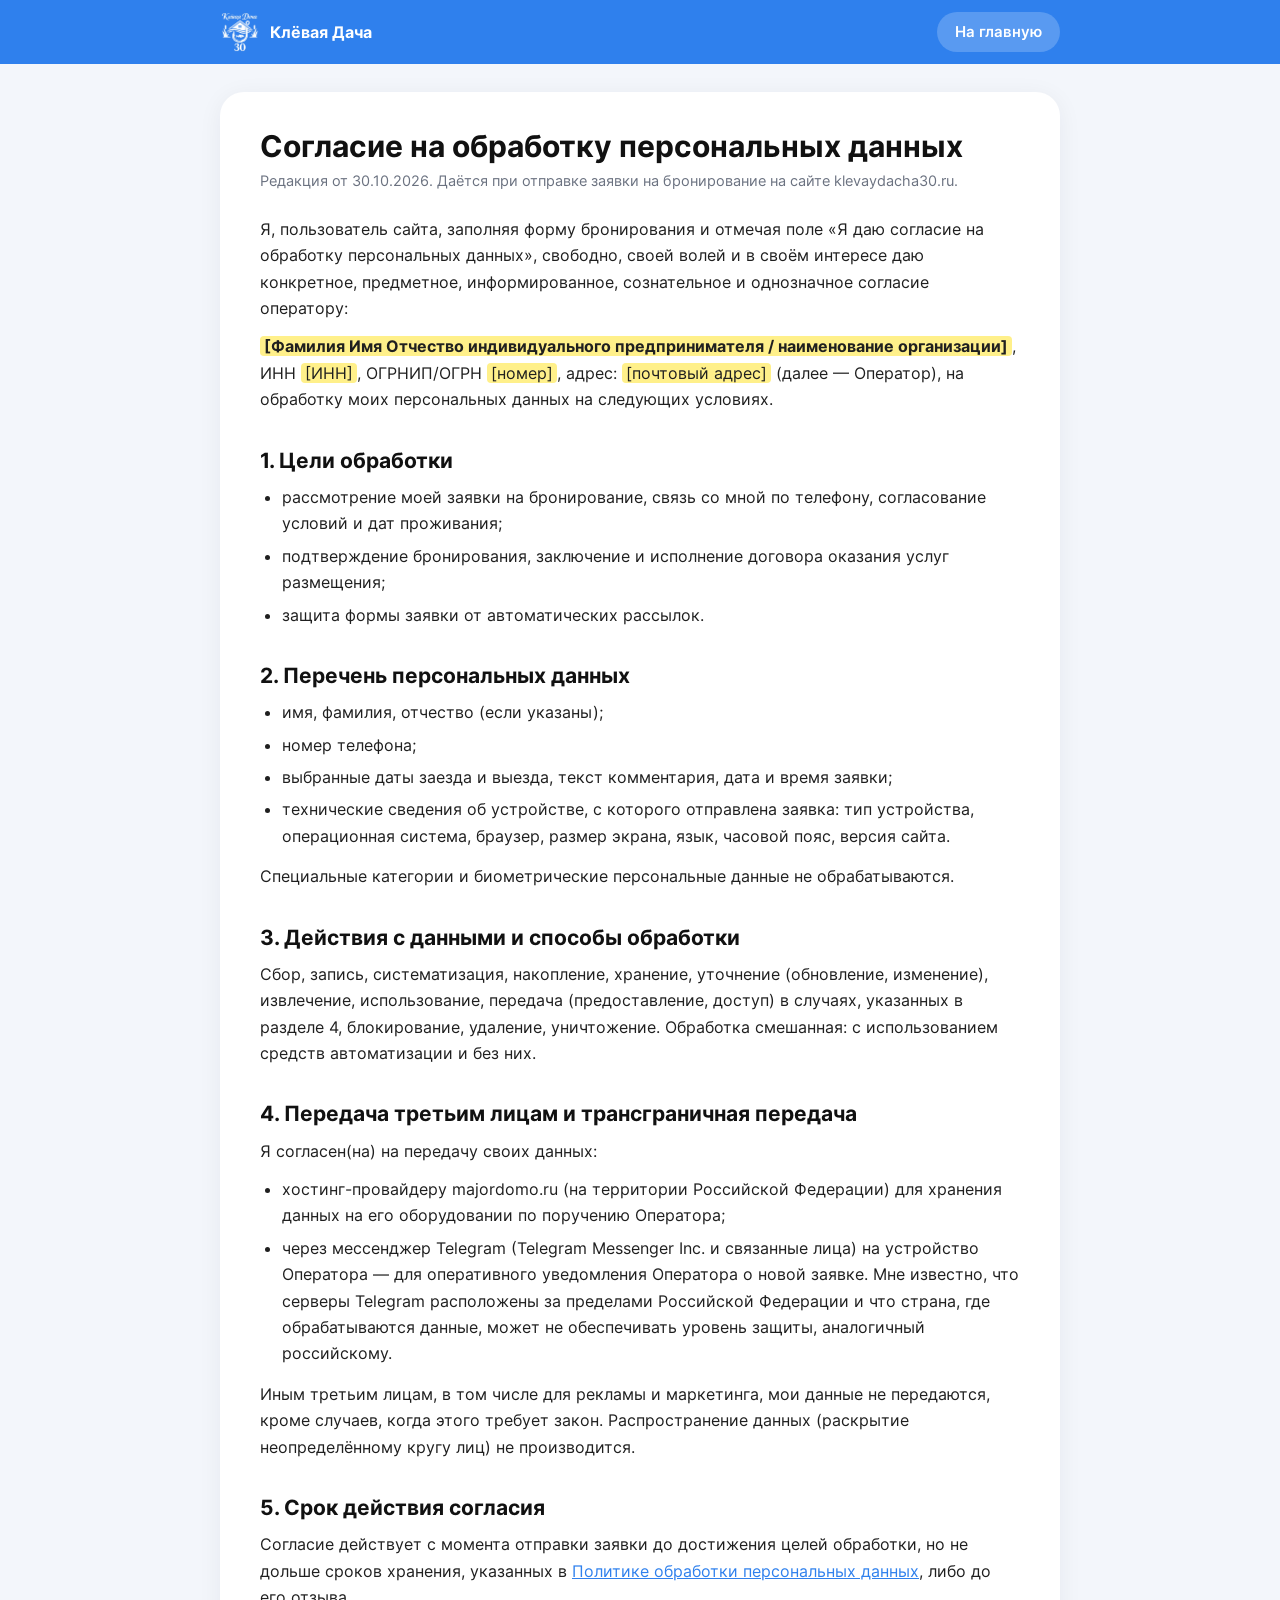
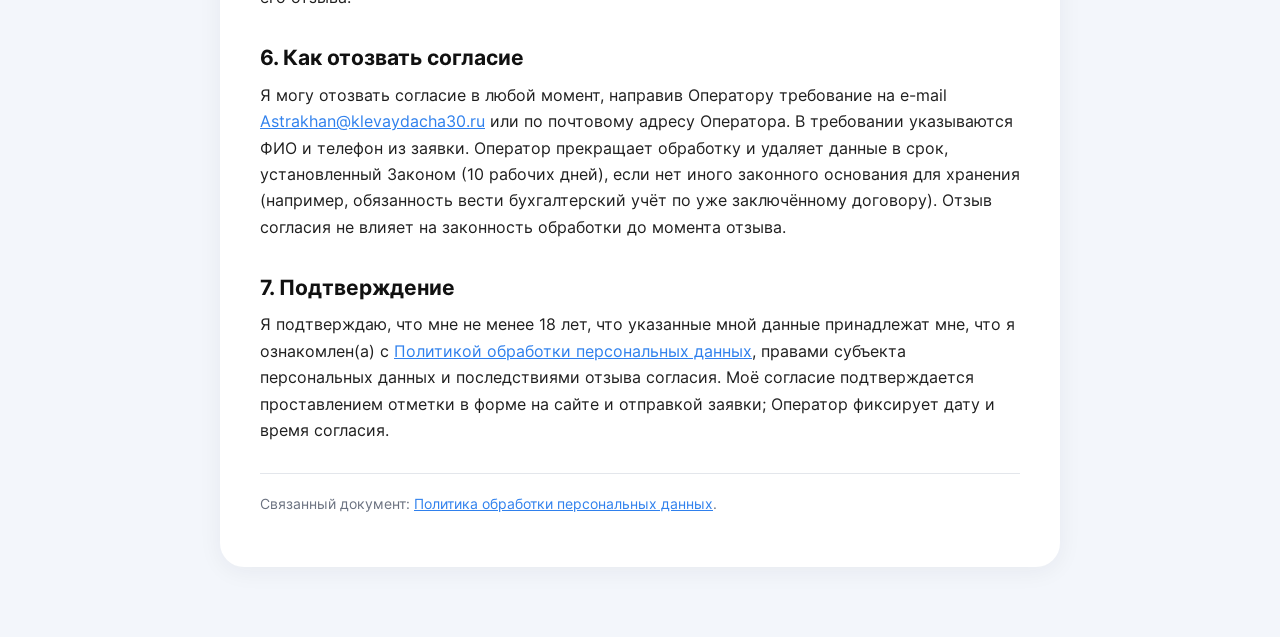
==== consent.html @ 247a60f3 "Первоначальный резил прокта (v1.0.0) Пересобрал проект для гида. Релиз проекта, написаного в начале " ====
<!doctype html>
<html lang="ru">
<head>
  <meta charset="utf-8">
  <meta name="viewport" content="width=device-width, initial-scale=1">
  <title>Согласие на обработку персональных данных — Клёвая Дача</title>
  <link rel="icon" href="img/Logo_zaglyshka_icon.png">
  <link rel="stylesheet" href="legal.css">
  <!--
    ПЕРЕД ПУБЛИКАЦИЕЙ: замените все места с жёлтой подсветкой (class="fill") своими данными
    (они должны совпадать с данными в privacy.html), затем удалите оформление и этот комментарий.
    Согласие намеренно вынесено в отдельный документ: с 01.09.2025 закон (ст. 9 Закона № 152-ФЗ)
    требует оформлять его отдельно от иных условий и документов.
  -->
</head>
<body>

<header class="lg-top">
  <div class="lg-top-in">
    <a class="lg-brand" href="index.html"><img src="img/Logo_zaglyshka_footer2.png" alt=""><span>Клёвая Дача</span></a>
    <a class="lg-back" href="index.html">На главную</a>
  </div>
</header>

<main class="lg-wrap">
<article class="lg-card">

  <h1>Согласие на обработку персональных данных</h1>
  <p class="lg-meta">Редакция от 30.10.2026. Даётся при отправке заявки на бронирование на сайте klevaydacha30.ru.</p>

  <p>Я, пользователь сайта, заполняя форму бронирования и отмечая поле «Я даю согласие на обработку персональных данных», свободно, своей волей и в своём интересе даю конкретное, предметное, информированное, сознательное и однозначное согласие оператору:</p>
  <p><b><span class="fill">[Фамилия Имя Отчество индивидуального предпринимателя / наименование организации]</span></b>, ИНН <span class="fill">[ИНН]</span>, ОГРНИП/ОГРН <span class="fill">[номер]</span>, адрес: <span class="fill">[почтовый адрес]</span> (далее — Оператор), на обработку моих персональных данных на следующих условиях.</p>

  <h2>1. Цели обработки</h2>
  <ul>
    <li>рассмотрение моей заявки на бронирование, связь со мной по телефону, согласование условий и дат проживания;</li>
    <li>подтверждение бронирования, заключение и исполнение договора оказания услуг размещения;</li>
    <li>защита формы заявки от автоматических рассылок.</li>
  </ul>

  <h2>2. Перечень персональных данных</h2>
  <ul>
    <li>имя, фамилия, отчество (если указаны);</li>
    <li>номер телефона;</li>
    <li>выбранные даты заезда и выезда, текст комментария, дата и время заявки;</li>
    <li>технические сведения об устройстве, с которого отправлена заявка: тип устройства, операционная система, браузер, размер экрана, язык, часовой пояс, версия сайта.</li>
  </ul>
  <p>Специальные категории и биометрические персональные данные не обрабатываются.</p>

  <h2>3. Действия с данными и способы обработки</h2>
  <p>Сбор, запись, систематизация, накопление, хранение, уточнение (обновление, изменение), извлечение, использование, передача (предоставление, доступ) в случаях, указанных в разделе 4, блокирование, удаление, уничтожение. Обработка смешанная: с использованием средств автоматизации и без них.</p>

  <h2>4. Передача третьим лицам и трансграничная передача</h2>
  <p>Я согласен(на) на передачу своих данных:</p>
  <ul>
    <li>хостинг-провайдеру majordomo.ru (на территории Российской Федерации) для хранения данных на его оборудовании по поручению Оператора;</li>
    <li>через мессенджер Telegram (Telegram Messenger Inc. и связанные лица) на устройство Оператора — для оперативного уведомления Оператора о новой заявке. Мне известно, что серверы Telegram расположены за пределами Российской Федерации и что страна, где обрабатываются данные, может не обеспечивать уровень защиты, аналогичный российскому.</li>
  </ul>
  <p>Иным третьим лицам, в том числе для рекламы и маркетинга, мои данные не передаются, кроме случаев, когда этого требует закон. Распространение данных (раскрытие неопределённому кругу лиц) не производится.</p>

  <h2>5. Срок действия согласия</h2>
  <p>Согласие действует с момента отправки заявки до достижения целей обработки, но не дольше сроков хранения, указанных в <a href="privacy.html#s4">Политике обработки персональных данных</a>, либо до его отзыва.</p>

  <h2>6. Как отозвать согласие</h2>
  <p>Я могу отозвать согласие в любой момент, направив Оператору требование на e-mail <a href="mailto:Astrakhan@klevaydacha30.ru">Astrakhan@klevaydacha30.ru</a> или по почтовому адресу Оператора. В требовании указываются ФИО и телефон из заявки. Оператор прекращает обработку и удаляет данные в срок, установленный Законом (10 рабочих дней), если нет иного законного основания для хранения (например, обязанность вести бухгалтерский учёт по уже заключённому договору). Отзыв согласия не влияет на законность обработки до момента отзыва.</p>

  <h2>7. Подтверждение</h2>
  <p>Я подтверждаю, что мне не менее 18 лет, что указанные мной данные принадлежат мне, что я ознакомлен(а) с <a href="privacy.html">Политикой обработки персональных данных</a>, правами субъекта персональных данных и последствиями отзыва согласия. Моё согласие подтверждается проставлением отметки в форме на сайте и отправкой заявки; Оператор фиксирует дату и время согласия.</p>

  <p class="lg-foot">Связанный документ: <a href="privacy.html">Политика обработки персональных данных</a>.</p>

</article>
</main>

</body>
</html>
---- legal.css ----
/* =====================================================================
   КЛЁВАЯ ДАЧА — оформление юридических страниц (privacy.html, consent.html).
   Отдельный файл, чтобы страницы одинаково выглядели и на компьютере, и на телефоне
   и не зависели от масштабирования основных страниц сайта.
   ===================================================================== */

@font-face { font-family: 'Inter'; src: url('fonts/Inter-Regular.otf') format('opentype');  font-weight: 400; font-display: swap; }
@font-face { font-family: 'Inter'; src: url('fonts/Inter-Medium.otf') format('opentype');   font-weight: 500; font-display: swap; }
@font-face { font-family: 'Inter'; src: url('fonts/Inter-SemiBold.otf') format('opentype'); font-weight: 600; font-display: swap; }
@font-face { font-family: 'Inter'; src: url('fonts/Inter-Bold.otf') format('opentype');     font-weight: 700; font-display: swap; }

*, *::before, *::after { box-sizing: border-box; }
html { -webkit-text-size-adjust: 100%; scroll-behavior: smooth; }
body {
  margin: 0;
  font-family: Inter, system-ui, -apple-system, 'Segoe UI', Roboto, sans-serif;
  font-size: 16px;
  line-height: 1.65;
  color: #1F1F1F;
  background: #F3F6FB;
}

.lg-top { background: #2F80ED; color: #fff; }
.lg-top-in {
  max-width: 880px; margin: 0 auto; padding: 12px 20px;
  display: flex; align-items: center; justify-content: space-between; gap: 14px;
}
.lg-brand { display: flex; align-items: center; gap: 10px; color: #fff; text-decoration: none; font-weight: 700; }
.lg-brand img { width: 40px; height: 40px; object-fit: contain; }
.lg-back {
  display: inline-flex; align-items: center; min-height: 40px; padding: 0 18px;
  border-radius: 999px; background: rgba(255, 255, 255, 0.2); color: #fff; text-decoration: none; font-weight: 600; font-size: 15px;
}
.lg-back:hover { background: rgba(255, 255, 255, 0.32); }

.lg-wrap { max-width: 880px; margin: 0 auto; padding: 28px 20px 70px; }
.lg-card { background: #fff; border-radius: 24px; padding: 36px 40px 40px; box-shadow: 0 4px 24px rgba(31, 41, 55, 0.06); }

h1 { margin: 0 0 6px; font-size: 30px; line-height: 1.2; font-weight: 700; color: #111; }
.lg-meta { margin: 0 0 22px; color: #6b7280; font-size: 14.5px; }
h2 { margin: 34px 0 10px; font-size: 21px; line-height: 1.3; font-weight: 700; color: #111; scroll-margin-top: 16px; }
h3 { margin: 20px 0 6px; font-size: 17px; font-weight: 600; }
p { margin: 0 0 12px; }
ul, ol { margin: 0 0 14px; padding-left: 22px; }
li { margin: 0 0 6px; }
a { color: #2F80ED; }

.lg-toc { margin: 0 0 8px; padding: 16px 20px 8px 38px; background: #F3F6FB; border-radius: 16px; font-size: 15px; }
.lg-toc a { text-decoration: none; }
.lg-toc a:hover { text-decoration: underline; }

.lg-note { margin: 0 0 16px; padding: 14px 16px; border-radius: 14px; background: #E8F4FB; color: #17607E; font-size: 15px; }
.lg-warn { margin: 0 0 16px; padding: 14px 16px; border-radius: 14px; background: #FFF3D1; color: #6b4a00; font-size: 15px; }

/* Поля, которые владелец заполняет сам. После заполнения удалите оформление .fill. */
.fill { background: #FFF08A; padding: 0 4px; border-radius: 4px; color: #1F1F1F; }

table { width: 100%; border-collapse: collapse; margin: 0 0 16px; font-size: 15px; }
th, td { text-align: left; vertical-align: top; padding: 10px 12px; border-bottom: 1px solid #E3E6EB; }
th { background: #F3F6FB; font-weight: 600; }
.lg-table { overflow-x: auto; }

.lg-foot { margin-top: 30px; padding-top: 18px; border-top: 1px solid #E3E6EB; color: #6b7280; font-size: 14px; }

@media (max-width: 640px) {
  body { font-size: 15.5px; }
  .lg-wrap { padding: 16px 12px 50px; }
  .lg-card { padding: 22px 18px 28px; border-radius: 18px; }
  h1 { font-size: 24px; }
  h2 { font-size: 19px; }
  .lg-brand span { display: none; }
}

@media print {
  body { background: #fff; }
  .lg-top, .lg-toc { display: none; }
  .lg-card { box-shadow: none; padding: 0; }
  .fill { background: none; }
}
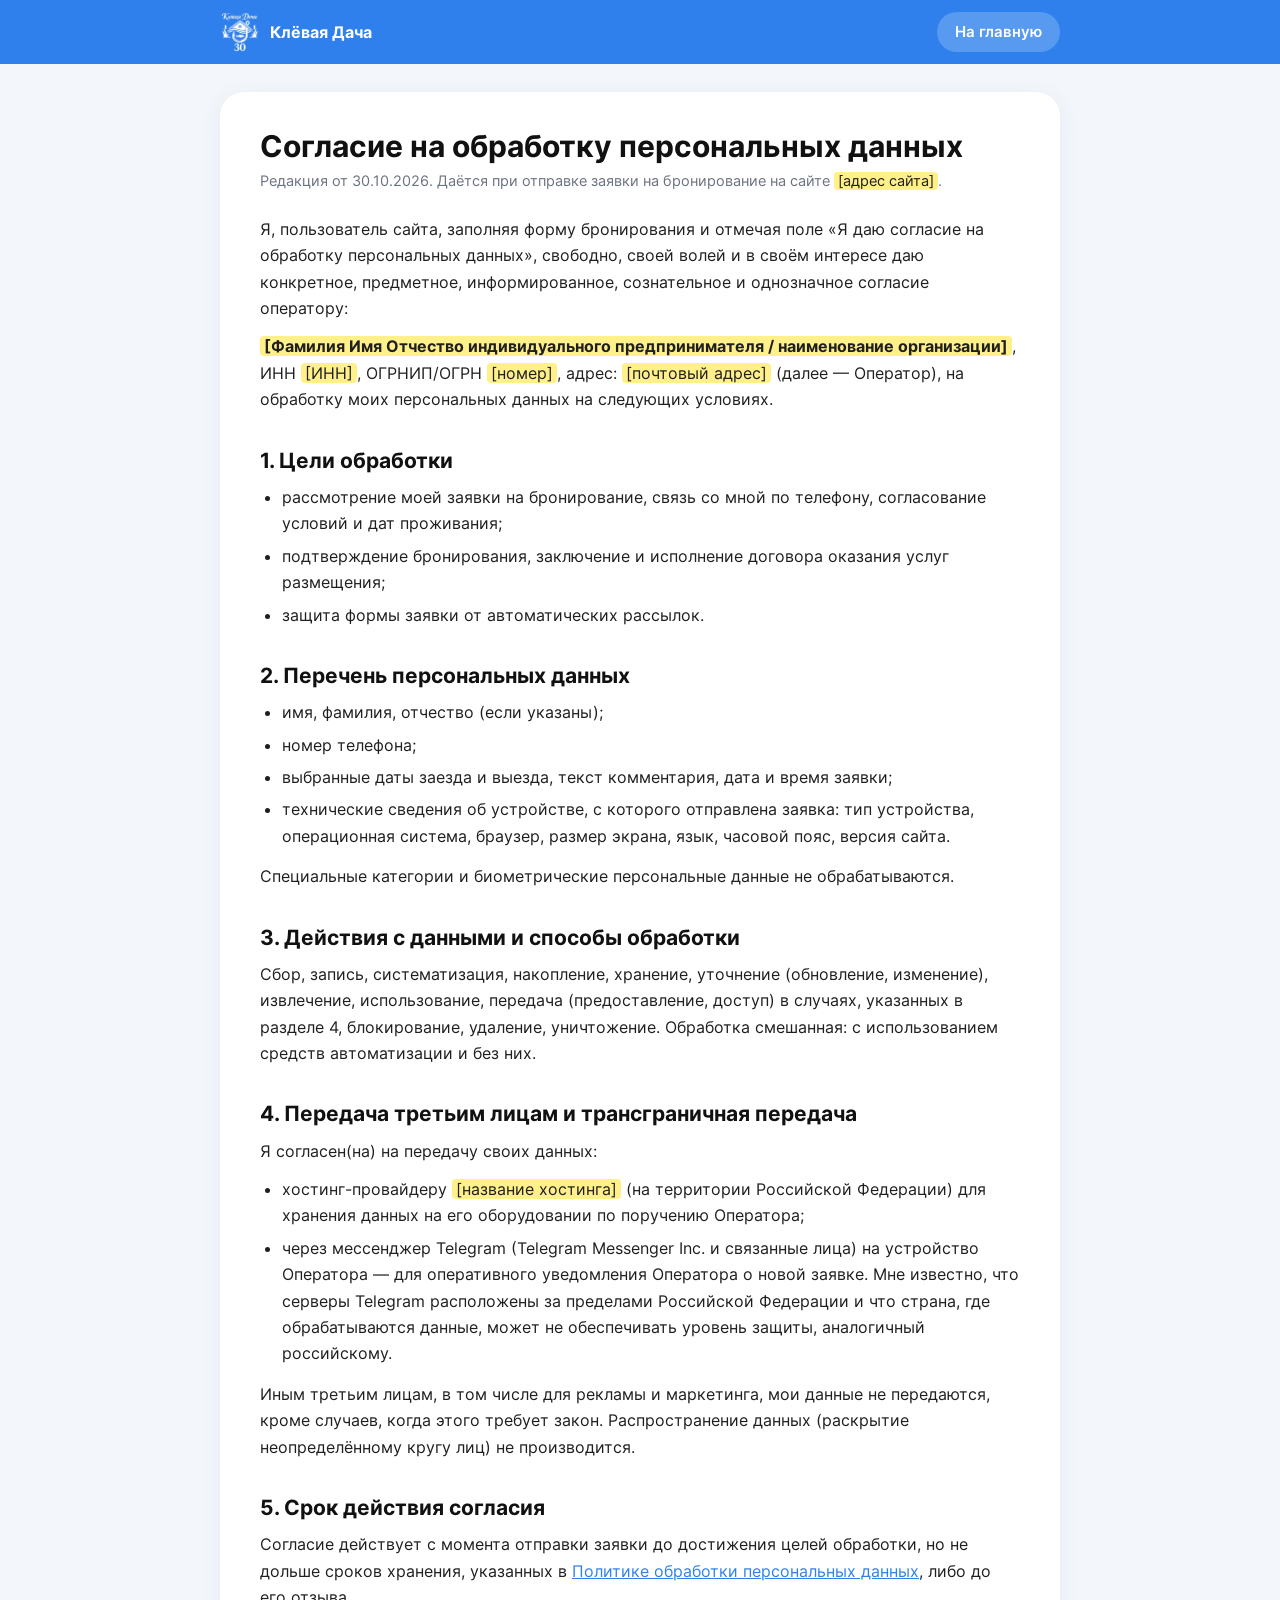
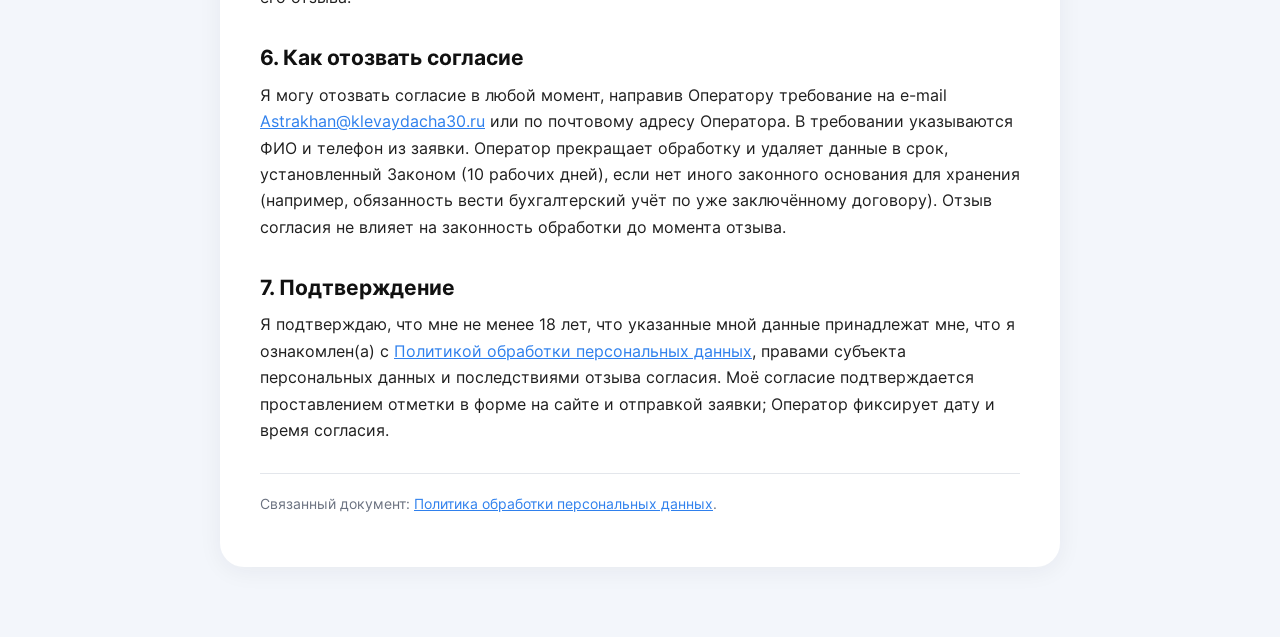
==== commit ea9be489: "Минорное обновление проекта v1.1.1 Ещё один коммит с нейрохрючевом Исправление мелких косяков, в уже" ====
--- a/consent.html
+++ b/consent.html
@@ -17,8 +17,8 @@
 
 <header class="lg-top">
   <div class="lg-top-in">
-    <a class="lg-brand" href="index.html"><img src="img/Logo_zaglyshka_footer2.png" alt=""><span>Клёвая Дача</span></a>
-    <a class="lg-back" href="index.html">На главную</a>
+    <a class="lg-brand" href="index.php"><img src="img/Logo_zaglyshka_footer2.png" alt=""><span>Клёвая Дача</span></a>
+    <a class="lg-back" href="index.php">На главную</a>
   </div>
 </header>
 
@@ -26,7 +26,7 @@
 <article class="lg-card">
 
   <h1>Согласие на обработку персональных данных</h1>
-  <p class="lg-meta">Редакция от 30.10.2026. Даётся при отправке заявки на бронирование на сайте klevaydacha30.ru.</p>
+  <p class="lg-meta">Редакция от 30.10.2026. Даётся при отправке заявки на бронирование на сайте <span class="fill">[адрес сайта]</span>.</p>
 
   <p>Я, пользователь сайта, заполняя форму бронирования и отмечая поле «Я даю согласие на обработку персональных данных», свободно, своей волей и в своём интересе даю конкретное, предметное, информированное, сознательное и однозначное согласие оператору:</p>
   <p><b><span class="fill">[Фамилия Имя Отчество индивидуального предпринимателя / наименование организации]</span></b>, ИНН <span class="fill">[ИНН]</span>, ОГРНИП/ОГРН <span class="fill">[номер]</span>, адрес: <span class="fill">[почтовый адрес]</span> (далее — Оператор), на обработку моих персональных данных на следующих условиях.</p>
@@ -53,7 +53,7 @@
   <h2>4. Передача третьим лицам и трансграничная передача</h2>
   <p>Я согласен(на) на передачу своих данных:</p>
   <ul>
-    <li>хостинг-провайдеру majordomo.ru (на территории Российской Федерации) для хранения данных на его оборудовании по поручению Оператора;</li>
+    <li>хостинг-провайдеру <span class="fill">[название хостинга]</span> (на территории Российской Федерации) для хранения данных на его оборудовании по поручению Оператора;</li>
     <li>через мессенджер Telegram (Telegram Messenger Inc. и связанные лица) на устройство Оператора — для оперативного уведомления Оператора о новой заявке. Мне известно, что серверы Telegram расположены за пределами Российской Федерации и что страна, где обрабатываются данные, может не обеспечивать уровень защиты, аналогичный российскому.</li>
   </ul>
   <p>Иным третьим лицам, в том числе для рекламы и маркетинга, мои данные не передаются, кроме случаев, когда этого требует закон. Распространение данных (раскрытие неопределённому кругу лиц) не производится.</p>
